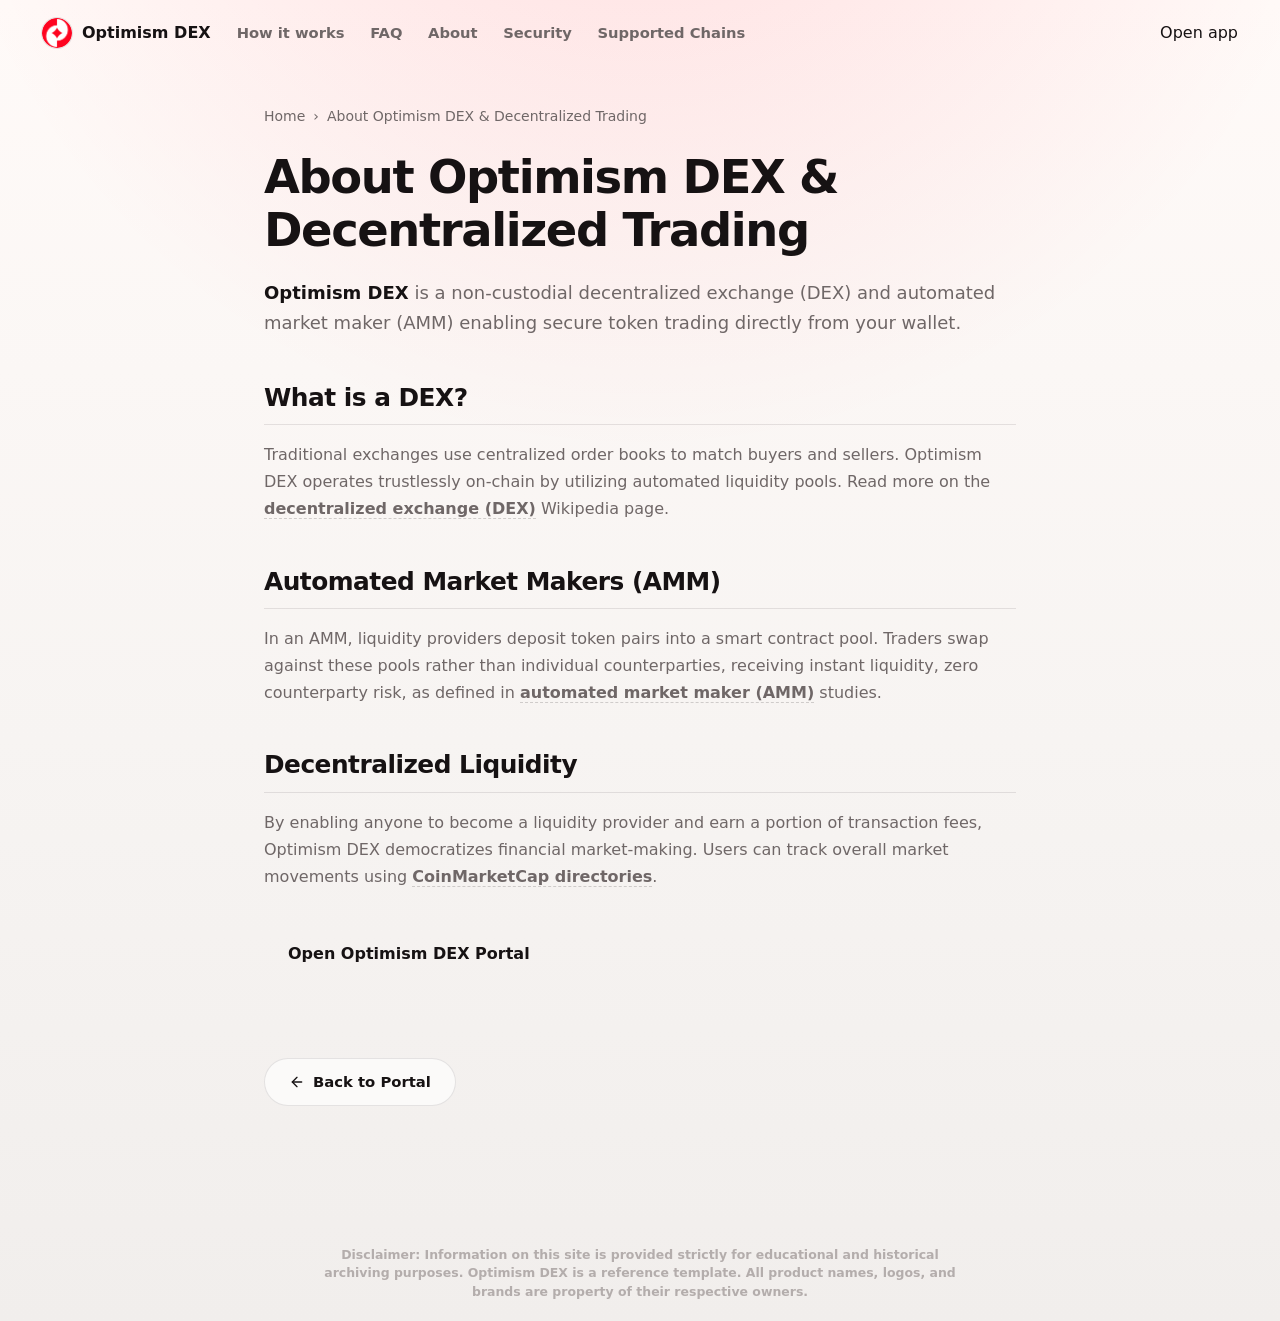
==== about/index.html @ 8160e18a "Update" ====
<!doctype html>
<html lang="en">
<head>
  <meta charset="utf-8">
  <meta name="viewport" content="width=device-width, initial-scale=1, viewport-fit=cover">
  <title>About Optimism DEX & Decentralized Trading</title>
  <meta name="description" content="<strong>Optimism DEX</strong> is a non-custodial decentralized exchange (DEX) and automated market maker (AMM) enabling secure token trading directly ">
  <link rel="canonical" href="https://optimism-dex.github.io/about/">
  <meta name="robots" content="index,follow">
  <meta property="og:type" content="website">
  <meta property="og:title" content="About Optimism DEX & Decentralized Trading">
  <meta property="og:description" content="<strong>Optimism DEX</strong> is a non-custodial decentralized exchange (DEX) and automated market maker (AMM) enabling secure token trading directly ">
  <meta property="og:url" content="https://optimism-dex.github.io/about/">
  <meta property="og:image" content="https://optimism-dex.github.io/og-cover.png">
  <meta name="twitter:card" content="summary">
  <meta name="twitter:title" content="About Optimism DEX & Decentralized Trading">
  <meta name="twitter:description" content="<strong>Optimism DEX</strong> is a non-custodial decentralized exchange (DEX) and automated market maker (AMM) enabling secure token trading directly ">
  <link rel="icon" type="image/png" href="../favicon.png">
  <link rel="manifest" href="../site.webmanifest">
  <link rel="apple-touch-icon" href="../favicon.png">
  <style>


:root {
  --bg: #f7f4f2;
  --surface: #ffffff;
  --panel: #fbfaf9;
  --ink: #161213;
  --muted: #6f6767;
  --soft: #9a9291;
  --line: rgba(22, 18, 19, 0.1);
  --line-strong: rgba(22, 18, 19, 0.18);
  --accent: #ff0420;
  --accent-soft: rgba(255, 4, 32, 0.09);
  --shadow: 0 28px 70px -38px rgba(44, 26, 28, 0.46);
}

* {
  box-sizing: border-box;
}

html,
body {
  min-height: 100%;
}

body {
  min-height: 100dvh;
  margin: 0;
  overflow-x: hidden;
  color: var(--ink);
  font-family: Inter, ui-sans-serif, system-ui, -apple-system, BlinkMacSystemFont, "Segoe UI", sans-serif;
  line-height: 1.5;
  background:
    radial-gradient(circle at 50% -20%, rgba(255, 4, 32, 0.12), transparent 42%),
    linear-gradient(180deg, #fffaf8 0%, var(--bg) 56%, #f1eeec 100%);
  -webkit-font-smoothing: antialiased;
  display: flex;
  flex-direction: column;
}

a {
  color: inherit;
  text-decoration: none;
}

img {
  display: block;
  max-width: 100%;
}

.topbar {
  display: flex;
  align-items: center;
  gap: 18px;
  width: 100%;
  padding: 18px clamp(18px, 4vw, 42px);
}

.brand {
  display: inline-flex;
  align-items: center;
  gap: 10px;
  min-width: max-content;
  font-size: 1rem;
  font-weight: 800;
  letter-spacing: 0;
}

.brand img {
  border-radius: 50%;
  box-shadow: 0 0 0 1px var(--line);
}

.nav {
  display: flex;
  align-items: center;
  gap: clamp(16px, 2vw, 28px);
  margin-left: 8px;
}

.nav a {
  color: var(--muted);
  font-size: 0.92rem;
  font-weight: 550;
  white-space: nowrap;
  transition: color 160ms ease;
}

.nav a:hover {
  color: var(--ink);
}

.spacer {
  flex: 1 1 auto;
}

.ghost {
  display: inline-flex;
  align-items: center;
  justify-content: center;
  min-height: 40px;
  padding: 0 18px;
  border: 1px solid var(--line-strong);
  border-radius: 999px;
  background: rgba(255, 255, 255, 0.56);
  color: var(--ink);
  font-size: 0.92rem;
  font-weight: 750;
  white-space: nowrap;
  box-shadow: 0 10px 30px -24px rgba(22, 18, 19, 0.4);
  transition: border-color 160ms ease, transform 160ms ease, background 160ms ease;
}

.ghost:hover {
  border-color: rgba(255, 4, 32, 0.4);
  background: #fff;
  transform: translateY(-1px);
}

.stage {
  flex: 1 1 auto;
  width: min(100%, 920px);
  margin: 0 auto;
  padding: 16px clamp(18px, 4vw, 42px) 10px;
  display: flex;
  flex-direction: column;
  align-items: center;
  justify-content: center;
  text-align: center;
}

h1 {
  margin: 0;
  font-size: clamp(3rem, 8vw, 5.9rem);
  line-height: 0.98;
  font-weight: 850;
  letter-spacing: 0;
}

.sub {
  max-width: 54ch;
  margin: 18px 0 0;
  color: var(--muted);
  font-size: clamp(1rem, 1.8vw, 1.2rem);
  text-wrap: balance;
}

.sub strong {
  color: var(--ink);
  font-weight: 800;
  box-shadow: inset 0 -0.42em 0 var(--accent-soft);
}

.swap-card {
  width: min(100%, 590px);
  margin-top: 36px;
  padding: 20px;
  border: 1px solid var(--line);
  border-radius: 20px;
  background:
    linear-gradient(180deg, rgba(255, 255, 255, 0.96), rgba(255, 255, 255, 0.9)),
    var(--surface);
  box-shadow: var(--shadow);
}

.route {
  display: grid;
  grid-template-columns: minmax(0, 1fr) 44px minmax(0, 1fr);
  align-items: stretch;
  gap: 12px;
}

.leg {
  min-width: 0;
  padding: 16px;
  border: 1px solid var(--line);
  border-radius: 14px;
  background: var(--panel);
  text-align: left;
}

.label {
  display: block;
  color: var(--soft);
  font-size: 0.72rem;
  font-weight: 800;
  letter-spacing: 0.08em;
  line-height: 1;
  text-transform: uppercase;
}

.asset {
  display: flex;
  align-items: center;
  gap: 10px;
  min-width: 0;
  margin-top: 12px;
  color: var(--ink);
  font-size: 1.2rem;
  font-weight: 850;
}

.asset img {
  width: 34px;
  height: 34px;
  flex: 0 0 auto;
  border-radius: 50%;
  box-shadow: 0 0 0 1px var(--line);
}

.switch {
  align-self: center;
  justify-self: center;
  width: 44px;
  height: 44px;
  padding: 0;
  border: 1px solid var(--line-strong);
  border-radius: 50%;
  background: #fff;
  color: var(--accent);
  cursor: pointer;
  display: grid;
  place-items: center;
  font: inherit;
  font-size: 1.05rem;
  font-weight: 850;
  box-shadow: 0 14px 30px -24px rgba(22, 18, 19, 0.5);
  transition: background 160ms ease, border-color 160ms ease, transform 180ms ease;
}

.switch:hover {
  background: var(--accent-soft);
  border-color: rgba(255, 4, 32, 0.38);
  transform: translateY(-1px);
}

.primary {
  display: flex;
  align-items: center;
  justify-content: center;
  min-height: 56px;
  margin-top: 16px;
  border-radius: 14px;
  background: var(--accent);
  color: #fff;
  font-size: 1.04rem;
  font-weight: 850;
  box-shadow: 0 22px 44px -28px rgba(255, 4, 32, 0.9);
  transition: background 160ms ease, transform 160ms ease, box-shadow 160ms ease;
}

.primary:hover {
  background: var(--accent);
  transform: translateY(-1px);
  box-shadow: 0 26px 50px -28px rgba(255, 4, 32, 1);
}

.footer {
  flex: 0 0 auto;
  padding: 16px 24px 24px;
  color: var(--soft);
  font-size: 0.86rem;
  font-weight: 600;
  text-align: center;
}

@media (max-width: 760px) {
  .nav {
    display: none;
  }

  .topbar {
    padding-top: 16px;
    padding-bottom: 10px;
  }

  .brand span {
    font-size: 0.96rem;
  }
}

@media (max-width: 520px) {
  .stage {
    padding-top: 8px;
    justify-content: center;
  }

  h1 {
    font-size: clamp(2.74rem, 13vw, 3.55rem);
  }

  .sub {
    margin-top: 14px;
    font-size: 0.98rem;
  }

  .swap-card {
    margin-top: 24px;
    padding: 16px;
    border-radius: 18px;
  }

  .route {
    grid-template-columns: 1fr;
    gap: 10px;
  }

  .leg {
    padding: 14px;
  }

  .switch {
    width: 42px;
    height: 42px;
  }

  .switch span {
    transform: rotate(90deg);
  }

  .primary {
    min-height: 54px;
  }

  .footer {
    padding-bottom: 18px;
  }
}

@media (max-height: 700px) {
  .topbar {
    padding-top: 12px;
    padding-bottom: 8px;
  }

  .stage {
    padding-top: 8px;
  }

  .sub {
    margin-top: 12px;
  }

  .swap-card {
    margin-top: 22px;
  }

  .footer {
    padding-top: 10px;
    padding-bottom: 14px;
  }
}


  

/* --- Satellite Layout Styles (Appended dynamically by Builder) --- */
:root {
  --bg-fallback: var(--bg, var(--base, #f9fafc));
  --ink-body-fallback: var(--ink-body, var(--text, var(--ink, #1f2937)));
  --muted-fallback: var(--muted, var(--quiet, #4b5563));
  --panel-fallback: var(--panel, var(--surface, #ffffff));
  --panel-strong-fallback: var(--panel-strong, var(--surface-soft, var(--base-deep, #f3f4f6)));
  --line-fallback: var(--line, rgba(0, 0, 0, 0.08));
  --line-strong-fallback: var(--line-strong, rgba(0, 0, 0, 0.14));
  --accent-fallback: var(--accent, #625bf3);
}

body {
  overflow-y: auto !important;
  height: auto !important;
  min-height: 100dvh;
}

.satellite-container {
  max-width: 800px;
  margin: 0 auto;
  padding: 40px 24px 80px;
  width: 100%;
}

.breadcrumb {
  font-size: 0.875rem;
  color: var(--muted-fallback);
  margin-bottom: 24px;
  display: flex;
  align-items: center;
  gap: 8px;
}

.breadcrumb a {
  color: var(--muted-fallback);
  text-decoration: none;
}

.breadcrumb a:hover {
  color: var(--accent-fallback);
}

.satellite-title {
  font-size: clamp(2.1rem, 5.5vw, 2.9rem);
  font-weight: 800;
  letter-spacing: -0.03em;
  line-height: 1.15;
  margin-bottom: 20px;
  color: var(--ink-body-fallback);
}

.satellite-lead {
  font-size: 1.125rem;
  color: var(--muted-fallback);
  line-height: 1.7;
  margin-bottom: 40px;
}

.satellite-lead strong {
  color: var(--ink-body-fallback);
}

.section-block {
  margin-bottom: 40px;
  text-align: left;
}

.section-block h2 {
  font-size: 1.55rem;
  font-weight: 750;
  letter-spacing: -0.02em;
  margin-top: 32px;
  margin-bottom: 16px;
  color: var(--ink-body-fallback);
  border-bottom: 1px solid var(--line-fallback);
  padding-bottom: 8px;
}

.section-block h3 {
  font-size: 1.2rem;
  font-weight: 650;
  margin: 24px 0 12px;
  color: var(--ink-body-fallback);
}

.section-block p {
  color: var(--muted-fallback);
  margin-bottom: 18px;
  line-height: 1.7;
}

.section-block p strong {
  color: var(--ink-body-fallback);
}

.section-block ul, .section-block ol {
  margin: 18px 0;
  padding-left: 24px;
  color: var(--muted-fallback);
}

.section-block li {
  margin-bottom: 8px;
  line-height: 1.65;
}

.section-block li strong {
  color: var(--ink-body-fallback);
}

/* Info Grid Cards */
.info-grid {
  display: grid;
  grid-template-columns: repeat(auto-fill, minmax(240px, 1fr));
  gap: 18px;
  margin: 24px 0;
}

.info-card {
  padding: 22px;
  border-radius: 16px;
  border: 1px solid var(--line-fallback);
  background-color: var(--panel-fallback);
  text-align: left;
}

.info-card h4 {
  font-size: 1rem;
  font-weight: 700;
  margin-top: 0;
  margin-bottom: 8px;
  color: var(--ink-body-fallback);
}

.info-card p {
  font-size: 0.9rem;
  color: var(--muted-fallback);
  margin: 0;
  line-height: 1.55;
}

/* Tables */
.table-wrapper {
  overflow-x: auto;
  border-radius: 12px;
  border: 1px solid var(--line-fallback);
  background-color: var(--panel-fallback);
  margin: 28px 0;
}

.data-table {
  width: 100%;
  border-collapse: collapse;
  font-size: 0.925rem;
  text-align: left;
}

.data-table th {
  padding: 15px 20px;
  background-color: var(--panel-strong-fallback);
  color: var(--ink-body-fallback);
  font-weight: 700;
  border-bottom: 1px solid var(--line-fallback);
}

.data-table td {
  padding: 15px 20px;
  border-bottom: 1px solid var(--line-fallback);
  color: var(--muted-fallback);
}

.data-table tr:last-child td {
  border-bottom: 0;
}

.data-table tr:hover td {
  color: var(--ink-body-fallback);
  background-color: var(--panel-strong-fallback);
}

.highlight-cell {
  color: var(--accent-fallback);
  font-weight: 600;
}

/* Accordion details/summary for FAQ Page */
.faq-list {
  display: flex;
  flex-direction: column;
  gap: 14px;
  margin: 28px 0;
}

.faq-item {
  border: 1px solid var(--line-fallback);
  border-radius: 12px;
  background-color: var(--panel-fallback);
  overflow: hidden;
  transition: border-color 0.2s ease;
  text-align: left;
}

.faq-item[open] {
  border-color: var(--line-strong-fallback);
}

.faq-item summary {
  padding: 20px 24px;
  font-weight: 650;
  font-size: 1.05rem;
  cursor: pointer;
  display: flex;
  align-items: center;
  justify-content: space-between;
  list-style: none;
  color: var(--ink-body-fallback);
}

.faq-item summary::-webkit-details-marker {
  display: none;
}

.faq-item summary::after {
  content: "+";
  font-size: 1.3rem;
  color: var(--muted-fallback);
  transition: transform 0.2s ease;
}

.faq-item[open] summary::after {
  transform: rotate(45deg);
  color: var(--accent-fallback);
}

.faq-item summary:hover {
  background-color: var(--panel-strong-fallback);
}

.faq-content {
  padding: 0 24px 22px;
  font-size: 0.95rem;
  color: var(--muted-fallback);
  line-height: 1.65;
}

/* Back Link Button */
.back-cta {
  display: inline-flex;
  align-items: center;
  gap: 8px;
  margin-top: 40px;
  padding: 12px 24px;
  background-color: var(--panel-fallback);
  border: 1px solid var(--line-fallback);
  border-radius: 9999px;
  font-size: 0.925rem;
  font-weight: 600;
  color: var(--ink-body-fallback);
  text-decoration: none;
  transition: all 0.2s ease;
}

.back-cta:hover {
  border-color: var(--line-strong-fallback);
  background-color: var(--panel-strong-fallback);
  color: var(--accent-fallback);
  transform: translateY(-1px);
}

/* Camouflaged Links (blend in for EEAT, fully crawlable) */
a.inline {
  color: inherit;
  font-weight: 600;
  text-decoration: none;
  border-bottom: 1.5px dashed var(--line-strong-fallback);
  cursor: pointer;
  transition: all 0.16s ease;
}

a.inline:hover {
  color: var(--accent-fallback);
  border-bottom-color: var(--accent-fallback);
}

.footer {
  text-align: center !important;
  display: block !important;
  width: 100% !important;
  margin: 40px auto 0 !important;
  padding: 20px 0 !important;
}

  </style>
  <script type="application/ld+json">
{
  "@context": "https://schema.org",
  "@graph": [
    {
      "@type": "WebSite",
      "@id": "https://optimism-dex.github.io/#website",
      "url": "https://optimism-dex.github.io/",
      "name": "Optimism DEX"
    },
    {
      "@type": "WebPage",
      "@id": "https://optimism-dex.github.io/about/#webpage",
      "url": "https://optimism-dex.github.io/about/",
      "name": "About Optimism DEX & Decentralized Trading",
      "isPartOf": {
        "@id": "https://optimism-dex.github.io/#website"
      }
    },
    {
      "@type": "BreadcrumbList",
      "@id": "https://optimism-dex.github.io/about/#breadcrumb",
      "itemListElement": [
        {
          "@type": "ListItem",
          "position": 1,
          "name": "Home",
          "item": "https://optimism-dex.github.io/"
        },
        {
          "@type": "ListItem",
          "position": 2,
          "name": "About Optimism DEX & Decentralized Trading"
        }
      ]
    }
  ]
}
  </script>
</head>
<body>
  <header class="topbar">
    <a class="brand" href="../" aria-label="Optimism DEX">
      <img src="../favicon.png" width="30" height="30" alt="">
      <span>Optimism DEX</span>
    </a>
    <nav class="nav" aria-label="Main Navigation">
      <a href="../how-it-works/" >How it works</a>
      <a href="../faq/" >FAQ</a>
      <a href="../about/" class="active">About</a>
      <a href="../security/" >Security</a>
      <a href="../supported-chains/" >Supported Chains</a>
    </nav>
    <span class="spacer"></span>
    <a class="open-app" href="../dashboard/" rel="noopener noreferrer">Open app</a>
  </header>

  <main class="satellite-container">
    <nav class="breadcrumb" aria-label="Breadcrumb">
      <a href="../">Home</a> › <span>About Optimism DEX & Decentralized Trading</span>
    </nav>

    <h1 class="satellite-title">About Optimism DEX & Decentralized Trading</h1>
    <p class="satellite-lead"><strong>Optimism DEX</strong> is a non-custodial decentralized exchange (DEX) and automated market maker (AMM) enabling secure token trading directly from your wallet.</p>

    
    <div class="section-block">
      <h2>What is a DEX?</h2>
      <p>Traditional exchanges use centralized order books to match buyers and sellers. Optimism DEX operates trustlessly on-chain by utilizing automated liquidity pools. Read more on the <a class="inline" href="https://en.wikipedia.org/wiki/Decentralized_exchange" target="_blank" rel="noopener noreferrer">decentralized exchange (DEX)</a> Wikipedia page.</p>
    </div>
    <div class="section-block">
      <h2>Automated Market Makers (AMM)</h2>
      <p>In an AMM, liquidity providers deposit token pairs into a smart contract pool. Traders swap against these pools rather than individual counterparties, receiving instant liquidity, zero counterparty risk, as defined in <a class="inline" href="https://academy.binance.com/en/articles/what-is-an-automated-market-maker-amm" target="_blank" rel="noopener noreferrer">automated market maker (AMM)</a> studies.</p>
    </div>
    <div class="section-block">
      <h2>Decentralized Liquidity</h2>
      <p>By enabling anyone to become a liquidity provider and earn a portion of transaction fees, Optimism DEX democratizes financial market-making. Users can track overall market movements using <a class="inline" href="https://coinmarketcap.com/" target="_blank" rel="noopener noreferrer">CoinMarketCap directories</a>.</p>
    </div>

    <div style="margin: 40px 0; display: flex; justify-content: flex-start;">
      <a class="open-app" href="../dashboard/" style="max-width: 320px; display: inline-flex; justify-content: center; text-decoration: none; padding: 12px 24px; font-weight: 700;">Open Optimism DEX Portal</a>
    </div>

    <a class="back-cta" href="../">
      <svg viewBox="0 0 24 24" fill="none" stroke="currentColor" stroke-width="2" stroke-linecap="round" stroke-linejoin="round" width="16" height="16"><line x1="19" y1="12" x2="5" y2="12"/><polyline points="12 19 5 12 12 5"/></svg>
      Back to Portal
    </a>
  </main>

  <footer class="footer">
    <p class="disc" style="font-size: 0.78rem; opacity: 0.7; max-width: 650px; margin: 0 auto; line-height: 1.45; text-align: center;">Disclaimer: Information on this site is provided strictly for educational and historical archiving purposes. Optimism DEX is a reference template. All product names, logos, and brands are property of their respective owners.</p>
  </footer>
</body>
</html>
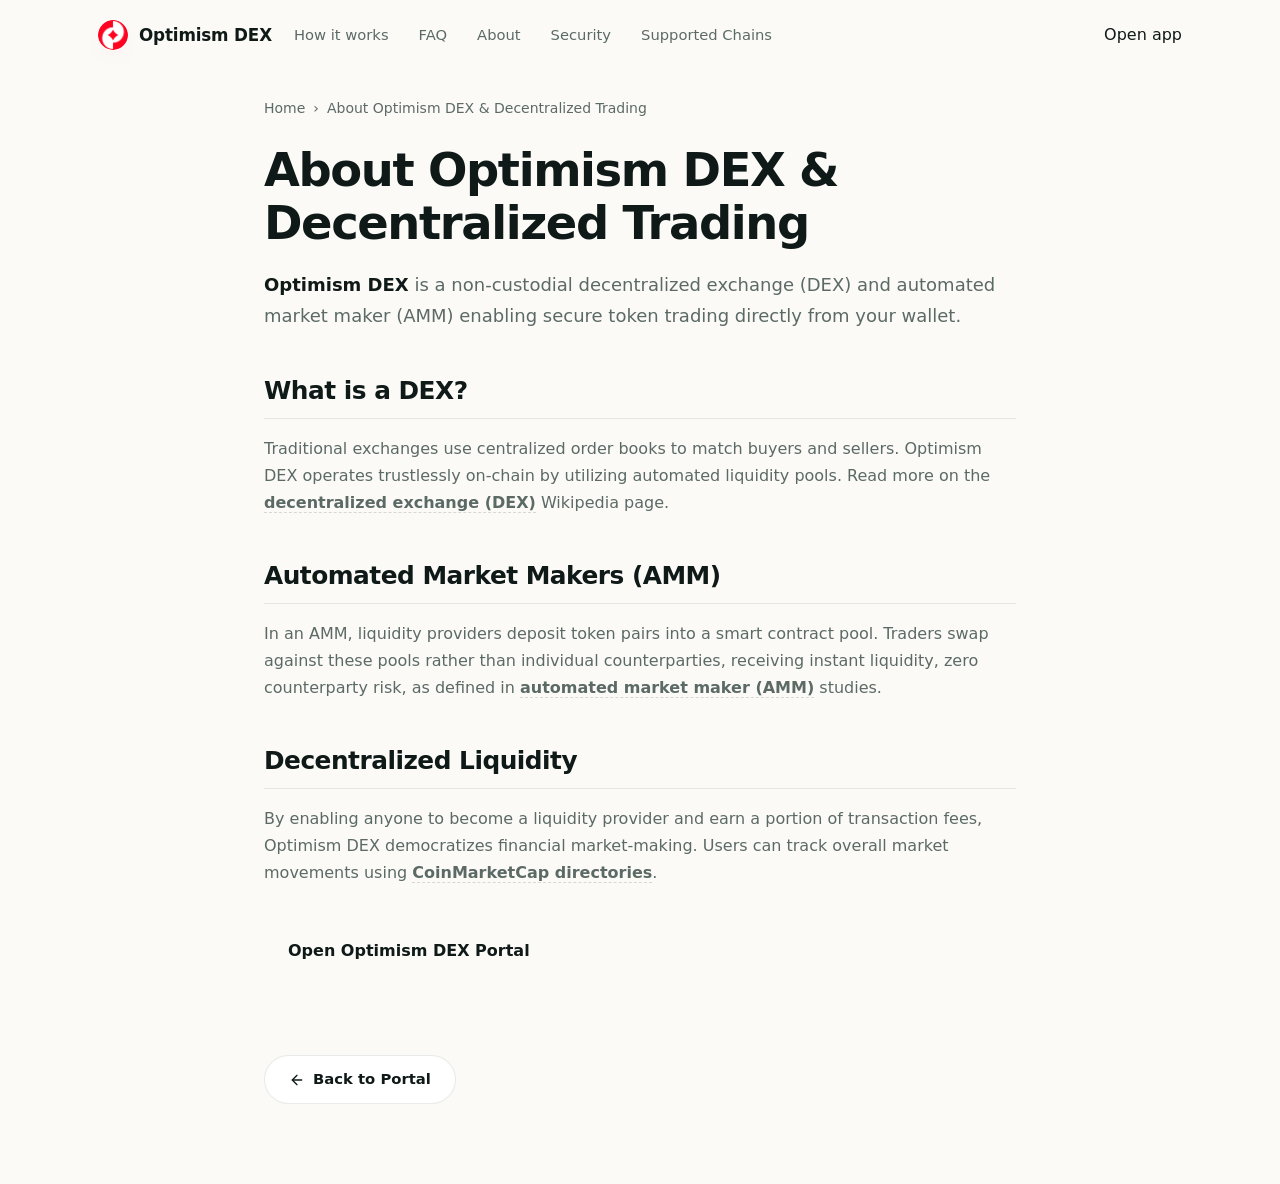
==== commit 878d8b71: "Update" ====
--- a/about/index.html
+++ b/about/index.html
@@ -4,375 +4,161 @@
   <meta charset="utf-8">
   <meta name="viewport" content="width=device-width, initial-scale=1, viewport-fit=cover">
   <title>About Optimism DEX & Decentralized Trading</title>
-  <meta name="description" content="<strong>Optimism DEX</strong> is a non-custodial decentralized exchange (DEX) and automated market maker (AMM) enabling secure token trading directly ">
+  <meta name="description" content="Optimism DEX is a non-custodial decentralized exchange (DEX) and automated market maker (AMM) enabling secure token trading directly from your wallet.">
   <link rel="canonical" href="https://optimism-dex.github.io/about/">
   <meta name="robots" content="index,follow">
   <meta property="og:type" content="website">
   <meta property="og:title" content="About Optimism DEX & Decentralized Trading">
-  <meta property="og:description" content="<strong>Optimism DEX</strong> is a non-custodial decentralized exchange (DEX) and automated market maker (AMM) enabling secure token trading directly ">
+  <meta property="og:description" content="Optimism DEX is a non-custodial decentralized exchange (DEX) and automated market maker (AMM) enabling secure token trading directly from your wallet.">
   <meta property="og:url" content="https://optimism-dex.github.io/about/">
   <meta property="og:image" content="https://optimism-dex.github.io/og-cover.png">
   <meta name="twitter:card" content="summary">
   <meta name="twitter:title" content="About Optimism DEX & Decentralized Trading">
-  <meta name="twitter:description" content="<strong>Optimism DEX</strong> is a non-custodial decentralized exchange (DEX) and automated market maker (AMM) enabling secure token trading directly ">
+  <meta name="twitter:description" content="Optimism DEX is a non-custodial decentralized exchange (DEX) and automated market maker (AMM) enabling secure token trading directly from your wallet.">
   <link rel="icon" type="image/png" href="../favicon.png">
   <link rel="manifest" href="../site.webmanifest">
   <link rel="apple-touch-icon" href="../favicon.png">
   <style>
 
-
-:root {
-  --bg: #f7f4f2;
-  --surface: #ffffff;
-  --panel: #fbfaf9;
-  --ink: #161213;
-  --muted: #6f6767;
-  --soft: #9a9291;
-  --line: rgba(22, 18, 19, 0.1);
-  --line-strong: rgba(22, 18, 19, 0.18);
-  --accent: #ff0420;
-  --accent-soft: rgba(255, 4, 32, 0.09);
-  --shadow: 0 28px 70px -38px rgba(44, 26, 28, 0.46);
-}
-
-* {
-  box-sizing: border-box;
-}
-
-html,
-body {
-  min-height: 100%;
-}
-
-body {
-  min-height: 100dvh;
-  margin: 0;
-  overflow-x: hidden;
-  color: var(--ink);
-  font-family: Inter, ui-sans-serif, system-ui, -apple-system, BlinkMacSystemFont, "Segoe UI", sans-serif;
-  line-height: 1.5;
-  background:
-    radial-gradient(circle at 50% -20%, rgba(255, 4, 32, 0.12), transparent 42%),
-    linear-gradient(180deg, #fffaf8 0%, var(--bg) 56%, #f1eeec 100%);
-  -webkit-font-smoothing: antialiased;
-  display: flex;
-  flex-direction: column;
-}
-
-a {
-  color: inherit;
-  text-decoration: none;
-}
-
-img {
-  display: block;
-  max-width: 100%;
-}
-
-.topbar {
-  display: flex;
-  align-items: center;
-  gap: 18px;
-  width: 100%;
-  padding: 18px clamp(18px, 4vw, 42px);
-}
-
-.brand {
-  display: inline-flex;
-  align-items: center;
-  gap: 10px;
-  min-width: max-content;
-  font-size: 1rem;
-  font-weight: 800;
-  letter-spacing: 0;
-}
-
-.brand img {
-  border-radius: 50%;
-  box-shadow: 0 0 0 1px var(--line);
-}
-
-.nav {
-  display: flex;
-  align-items: center;
-  gap: clamp(16px, 2vw, 28px);
-  margin-left: 8px;
-}
-
-.nav a {
-  color: var(--muted);
-  font-size: 0.92rem;
-  font-weight: 550;
-  white-space: nowrap;
-  transition: color 160ms ease;
-}
-
-.nav a:hover {
-  color: var(--ink);
-}
-
-.spacer {
-  flex: 1 1 auto;
-}
-
-.ghost {
-  display: inline-flex;
-  align-items: center;
-  justify-content: center;
-  min-height: 40px;
-  padding: 0 18px;
-  border: 1px solid var(--line-strong);
-  border-radius: 999px;
-  background: rgba(255, 255, 255, 0.56);
-  color: var(--ink);
-  font-size: 0.92rem;
-  font-weight: 750;
-  white-space: nowrap;
-  box-shadow: 0 10px 30px -24px rgba(22, 18, 19, 0.4);
-  transition: border-color 160ms ease, transform 160ms ease, background 160ms ease;
-}
-
-.ghost:hover {
-  border-color: rgba(255, 4, 32, 0.4);
-  background: #fff;
-  transform: translateY(-1px);
-}
-
-.stage {
-  flex: 1 1 auto;
-  width: min(100%, 920px);
-  margin: 0 auto;
-  padding: 16px clamp(18px, 4vw, 42px) 10px;
-  display: flex;
-  flex-direction: column;
-  align-items: center;
-  justify-content: center;
-  text-align: center;
-}
-
-h1 {
-  margin: 0;
-  font-size: clamp(3rem, 8vw, 5.9rem);
-  line-height: 0.98;
-  font-weight: 850;
-  letter-spacing: 0;
-}
-
-.sub {
-  max-width: 54ch;
-  margin: 18px 0 0;
-  color: var(--muted);
-  font-size: clamp(1rem, 1.8vw, 1.2rem);
-  text-wrap: balance;
-}
-
-.sub strong {
-  color: var(--ink);
-  font-weight: 800;
-  box-shadow: inset 0 -0.42em 0 var(--accent-soft);
-}
-
-.swap-card {
-  width: min(100%, 590px);
-  margin-top: 36px;
-  padding: 20px;
-  border: 1px solid var(--line);
-  border-radius: 20px;
-  background:
-    linear-gradient(180deg, rgba(255, 255, 255, 0.96), rgba(255, 255, 255, 0.9)),
-    var(--surface);
-  box-shadow: var(--shadow);
-}
-
-.route {
-  display: grid;
-  grid-template-columns: minmax(0, 1fr) 44px minmax(0, 1fr);
-  align-items: stretch;
-  gap: 12px;
-}
-
-.leg {
-  min-width: 0;
-  padding: 16px;
-  border: 1px solid var(--line);
-  border-radius: 14px;
-  background: var(--panel);
-  text-align: left;
-}
-
-.label {
-  display: block;
-  color: var(--soft);
-  font-size: 0.72rem;
-  font-weight: 800;
-  letter-spacing: 0.08em;
-  line-height: 1;
-  text-transform: uppercase;
-}
-
-.asset {
-  display: flex;
-  align-items: center;
-  gap: 10px;
-  min-width: 0;
-  margin-top: 12px;
-  color: var(--ink);
-  font-size: 1.2rem;
-  font-weight: 850;
-}
-
-.asset img {
-  width: 34px;
-  height: 34px;
-  flex: 0 0 auto;
-  border-radius: 50%;
-  box-shadow: 0 0 0 1px var(--line);
-}
-
-.switch {
-  align-self: center;
-  justify-self: center;
-  width: 44px;
-  height: 44px;
-  padding: 0;
-  border: 1px solid var(--line-strong);
-  border-radius: 50%;
-  background: #fff;
-  color: var(--accent);
-  cursor: pointer;
-  display: grid;
-  place-items: center;
-  font: inherit;
-  font-size: 1.05rem;
-  font-weight: 850;
-  box-shadow: 0 14px 30px -24px rgba(22, 18, 19, 0.5);
-  transition: background 160ms ease, border-color 160ms ease, transform 180ms ease;
-}
-
-.switch:hover {
-  background: var(--accent-soft);
-  border-color: rgba(255, 4, 32, 0.38);
-  transform: translateY(-1px);
-}
-
-.primary {
-  display: flex;
-  align-items: center;
-  justify-content: center;
-  min-height: 56px;
-  margin-top: 16px;
-  border-radius: 14px;
-  background: var(--accent);
-  color: #fff;
-  font-size: 1.04rem;
-  font-weight: 850;
-  box-shadow: 0 22px 44px -28px rgba(255, 4, 32, 0.9);
-  transition: background 160ms ease, transform 160ms ease, box-shadow 160ms ease;
-}
-
-.primary:hover {
-  background: var(--accent);
-  transform: translateY(-1px);
-  box-shadow: 0 26px 50px -28px rgba(255, 4, 32, 1);
-}
-
-.footer {
-  flex: 0 0 auto;
-  padding: 16px 24px 24px;
-  color: var(--soft);
-  font-size: 0.86rem;
-  font-weight: 600;
-  text-align: center;
-}
-
-@media (max-width: 760px) {
-  .nav {
-    display: none;
+  :root{
+    --bg:#FBFAF7; --panel:#FFFFFF; --field:#F2F6F4;
+    --ink:#0F1A18; --muted:#5C6A66; --faint:#93A09B;
+    --line:rgba(15,26,24,.09); --line-2:rgba(15,26,24,.05);
+    --accent:#FF0420; --accent-ink:#BC0217; --accent-soft:rgba(255,4,32,.1);
+    --pos:#15A34A;
+    --radius:22px; --radius-sm:14px;
+    --shadow-card:0 1px 0 rgba(15,26,24,.03), 0 34px 64px -30px rgba(10,50,44,.28), 0 10px 24px -18px rgba(10,50,44,.16);
+    --shadow-soft:0 1px 0 rgba(15,26,24,.02), 0 20px 44px -32px rgba(10,50,44,.22);
+    --ui:"Space Grotesk",-apple-system,system-ui,sans-serif;
+    --body:"Inter",-apple-system,system-ui,sans-serif;
   }
-
-  .topbar {
-    padding-top: 16px;
-    padding-bottom: 10px;
+  *{box-sizing:border-box}
+  html,body{margin:0; overflow-x:hidden}
+  body{background:var(--bg); color:var(--ink); font-family:var(--body); line-height:1.55; -webkit-font-smoothing:antialiased; text-rendering:optimizeLegibility; position:relative}
+  a{color:inherit; text-decoration:none}
+  a.cite{color:inherit; text-decoration:none; border-bottom:1px dotted transparent; transition:border-color .15s ease}
+  a.cite:hover{border-bottom-color:var(--faint)}
+  img{display:block; max-width:100%}
+  button{font:inherit; cursor:pointer; border:none; background:none; color:inherit}
+  h1,h2,h3,p{margin:0}
+
+  /* texture: diagonal hatch + soft glow */
+  .bg{position:fixed; inset:0; z-index:0; pointer-events:none; overflow:hidden}
+  .bg .glow{position:absolute; inset:0; background:
+      radial-gradient(760px 480px at 50% -6%, rgba(255,4,32,.1), transparent 62%),
+      radial-gradient(620px 520px at 90% 16%, rgba(255,4,32,.06), transparent 60%);}
+  .bg .hatch{position:absolute; inset:0;
+    background-image:repeating-linear-gradient(45deg, rgba(15,26,24,.04) 0 1px, transparent 1px 13px);
+    -webkit-mask-image:radial-gradient(130% 85% at 50% 8%, #000 46%, transparent 90%);
+            mask-image:radial-gradient(130% 85% at 50% 8%, #000 46%, transparent 90%);}
+
+  .topbar{position:relative; z-index:5; display:flex; align-items:center; gap:22px; width:min(100%,1180px); margin:0 auto; padding:20px clamp(18px,4vw,48px) 8px}
+  .brand{display:inline-flex; align-items:center; gap:11px; font-family:var(--ui); font-weight:600; font-size:1.05rem; letter-spacing:-.01em}
+  .brand img{width:30px; height:30px; border-radius:50%; box-shadow:0 0 0 1px rgba(255,255,255,.8), 0 8px 18px -12px rgba(255,4,32,.5)}
+  .spacer{flex:1}
+  .nav{display:flex; align-items:center; gap:clamp(16px,2.6vw,30px)}
+  .nav a{font-family:var(--ui); font-weight:500; font-size:.92rem; color:var(--muted); transition:color .16s ease}
+  .nav a:hover{color:var(--accent-ink)}
+
+  .wrap{position:relative; z-index:2; width:min(100%,1180px); margin:0 auto; padding:0 clamp(18px,4vw,48px)}
+  .sec{padding-top:clamp(50px,7vh,90px); padding-bottom:clamp(50px,7vh,90px)}
+  .sec-head{max-width:60ch; margin:0 0 clamp(26px,4vh,40px)}
+  .eyebrow{display:inline-flex; align-items:center; gap:9px; font-family:var(--ui); font-weight:600; font-size:.78rem; letter-spacing:.14em; text-transform:uppercase; color:var(--accent-ink)}
+  .eyebrow .dot{width:7px; height:7px; border-radius:50%; background:var(--accent); box-shadow:0 0 0 4px var(--accent-soft)}
+  .eyebrow svg{width:15px; height:15px}
+  .h2{margin-top:14px; font-family:var(--ui); font-weight:700; color:var(--ink); font-size:clamp(1.9rem,3.4vw,2.7rem); line-height:1.04; letter-spacing:-.02em}
+  .sec-head p{margin-top:14px; color:var(--muted); font-size:clamp(1rem,1.3vw,1.12rem); line-height:1.6}
+
+  /* hero - centered headline + WIDE route band */
+  .hero{text-align:center; padding-top:clamp(24px,4vh,52px); padding-bottom:clamp(16px,3vh,32px)}
+  .hero .eyebrow{margin:0 auto}
+  .hero h1{margin:20px auto 0; font-family:var(--ui); font-weight:700; color:var(--ink); font-size:clamp(2.9rem,6.6vw,5rem); line-height:.98; letter-spacing:-.035em; max-width:16ch}
+  .deck{max-width:52ch; margin:18px auto 0; color:var(--muted); font-size:clamp(1.04rem,1.5vw,1.2rem); line-height:1.58}
+  .deck strong{color:var(--ink); font-weight:600; box-shadow:inset 0 -.36em 0 var(--accent-soft)}
+  .cta-row{display:flex; flex-wrap:wrap; align-items:center; justify-content:center; gap:14px; margin:26px 0 0}
+  .primary{display:inline-flex; align-items:center; justify-content:center; gap:9px; min-height:54px; padding:0 28px; border-radius:14px; background:var(--ink); color:#fff; font-family:var(--ui); font-weight:600; font-size:1.02rem; letter-spacing:-.01em; box-shadow:0 16px 30px -16px rgba(15,26,24,.7); transition:transform .18s ease, filter .18s ease}
+  .primary:hover{transform:translateY(-1px); filter:brightness(1.08)}
+  .primary svg{width:17px; height:17px}
+  .ghost{display:inline-flex; align-items:center; gap:7px; min-height:54px; padding:0 18px; font-family:var(--ui); font-weight:600; font-size:.98rem; color:var(--muted); transition:color .16s ease}
+  .ghost:hover{color:var(--accent-ink)}
+  .ghost svg{width:15px; height:15px}
+
+  /* WIDE route band */
+  .routebar{width:min(100%,920px); margin:clamp(32px,5vh,48px) auto 0; padding:18px; background:var(--panel); border:1px solid var(--line); border-radius:24px; box-shadow:var(--shadow-card); position:relative; text-align:left}
+  .routebar::before{content:""; position:absolute; inset:0 0 auto; height:1px; border-radius:24px 24px 0 0; background:linear-gradient(90deg, transparent, rgba(255,4,32,.4), transparent)}
+  .rhead{display:flex; align-items:center; justify-content:space-between; padding:2px 8px 14px}
+  .rhead .ct{font-family:var(--ui); font-weight:600; font-size:1.04rem}
+  .pill{display:inline-flex; align-items:center; gap:7px; padding:5px 11px 5px 9px; border-radius:999px; background:var(--accent-soft); color:var(--accent-ink); font-family:var(--ui); font-weight:600; font-size:.76rem}
+  .pill .pdot{width:7px; height:7px; border-radius:50%; background:var(--accent); animation:pulse 2.4s ease-out infinite}
+  .rgrid{display:grid; grid-template-columns:minmax(0,1fr) 56px minmax(0,1fr); align-items:center; gap:14px}
+  .leg{min-width:0; padding:18px 20px; border:1px solid var(--line); border-radius:16px; background:var(--field)}
+  .leg .lab{display:block; color:var(--muted); font-size:.78rem; font-weight:600; letter-spacing:.06em; text-transform:uppercase}
+  .leg .legrow{display:flex; align-items:center; justify-content:space-between; gap:12px; margin-top:12px}
+  .leg .tok{display:inline-flex; align-items:center; gap:10px; font-family:var(--ui); font-weight:600; font-size:1.16rem}
+  .leg .tok img{width:30px; height:30px; border-radius:50%; box-shadow:0 0 0 1px var(--line)}
+  .leg .tok .cv{color:var(--faint); font-size:.78em}
+  .leg .gv{color:var(--faint); font-size:.86rem; white-space:nowrap}
+  .rswitch{width:48px; height:48px; justify-self:center; border-radius:50%; border:1px solid var(--line); background:var(--panel); color:var(--accent-ink); display:grid; place-items:center; box-shadow:0 8px 18px -10px rgba(10,50,44,.4); transition:transform .25s ease}
+  .rswitch svg{width:18px; height:18px}
+  .rswitch:hover{transform:rotate(180deg)}
+  .rbar-foot{display:flex; flex-wrap:wrap; align-items:center; gap:12px; margin-top:12px}
+  .rmeta{flex:1; min-width:200px; display:flex; align-items:center; gap:8px; padding:13px 15px; border-radius:12px; background:var(--field); color:var(--muted); font-size:.84rem}
+  .rmeta svg{width:15px; height:15px; color:var(--accent-ink); flex:none}
+  .rcta{display:inline-flex; align-items:center; justify-content:center; gap:8px; min-height:52px; padding:0 30px; border-radius:14px; background:var(--ink); color:#fff; font-family:var(--ui); font-weight:600; font-size:1rem; box-shadow:0 14px 28px -16px rgba(15,26,24,.65); transition:transform .18s ease, filter .18s ease}
+  .rcta:hover{transform:translateY(-1px); filter:brightness(1.08)}
+  .rnote{margin:11px 4px 0; color:var(--faint); font-size:.78rem}
+
+  /* why - icon-left rows */
+  .rows{display:grid; gap:12px}
+  .frow2{display:flex; align-items:flex-start; gap:18px; padding:22px 24px; background:var(--panel); border:1px solid var(--line); border-radius:16px; box-shadow:var(--shadow-soft)}
+  .frow2 .ico{width:46px; height:46px; flex:none; border-radius:12px; display:grid; place-items:center; background:var(--accent-soft); color:var(--accent-ink)}
+  .frow2 .ico svg{width:22px; height:22px}
+  .frow2 h3{font-family:var(--ui); font-weight:600; font-size:1.12rem; color:var(--ink); letter-spacing:-.01em}
+  .frow2 p{margin-top:6px; color:var(--muted); font-size:.95rem; line-height:1.55; max-width:70ch}
+
+  /* how it works */
+  .steps{display:grid; grid-template-columns:repeat(3,1fr); gap:14px}
+  .step{padding:24px 22px; background:var(--panel); border:1px solid var(--line); border-radius:18px; box-shadow:var(--shadow-soft)}
+  .step .num{display:inline-grid; place-items:center; width:34px; height:34px; border-radius:10px; background:var(--accent-soft); color:var(--accent-ink); font-family:var(--ui); font-weight:700; margin-bottom:14px}
+  .step h3{margin:0 0 8px; font-family:var(--ui); font-weight:600; font-size:1.12rem; color:var(--ink); letter-spacing:-.01em}
+  .step p{color:var(--muted); font-size:.94rem; line-height:1.55}
+
+  /* FAQ - 2-col cards */
+  .faq{display:grid; grid-template-columns:repeat(2,1fr); gap:14px}
+  .qa{padding:22px; background:var(--panel); border:1px solid var(--line); border-radius:16px; box-shadow:var(--shadow-soft)}
+  .qa .qn{font-family:var(--ui); font-weight:700; font-size:.8rem; color:var(--accent-ink); letter-spacing:.04em}
+  .qa h3{margin:8px 0 8px; font-family:var(--ui); font-weight:600; font-size:1.08rem; color:var(--ink); letter-spacing:-.01em}
+  .qa p{color:var(--muted); font-size:.95rem; line-height:1.6}
+  .qa a:not(.cite){color:var(--accent-ink); font-weight:600; box-shadow:inset 0 -.34em 0 var(--accent-soft)}
+
+  /* related */
+  .related{display:grid; grid-template-columns:repeat(3,1fr); gap:14px}
+  .rel{display:flex; flex-direction:column; gap:7px; padding:22px; background:var(--panel); border:1px solid var(--line); border-radius:16px; box-shadow:var(--shadow-soft); transition:transform .16s ease, border-color .16s ease}
+  .rel:hover{transform:translateY(-2px); border-color:rgba(255,4,32,.35)}
+  .rel .rt{display:flex; align-items:center; justify-content:space-between; gap:10px; font-family:var(--ui); font-weight:600; font-size:1.05rem; color:var(--ink); letter-spacing:-.01em}
+  .rel .rt svg{width:16px; height:16px; color:var(--accent-ink); flex:none}
+  .rel p{color:var(--muted); font-size:.9rem; line-height:1.5}
+
+  .footer{position:relative; z-index:2; border-top:1px solid var(--line); margin-top:8px}
+  .footer .wrap{padding-top:26px; padding-bottom:34px; text-align:center; color:var(--faint); font-size:.84rem}
+  .footer b{color:var(--muted); font-weight:600}
+
+  @keyframes pulse{0%{box-shadow:0 0 0 0 var(--accent-soft)} 70%{box-shadow:0 0 0 8px rgba(255,4,32,0)} 100%{box-shadow:0 0 0 0 rgba(255,4,32,0)}}
+
+  @media (max-width:920px){
+    .nav{display:none}
+    .rgrid{grid-template-columns:1fr; gap:9px}
+    .rswitch{transform:rotate(90deg)}
+    .rswitch:hover{transform:rotate(270deg)}
+    .steps,.faq,.related{grid-template-columns:1fr}
   }
-
-  .brand span {
-    font-size: 0.96rem;
+  @media (max-width:430px){
+    .hero h1{font-size:clamp(2.5rem,12vw,3.5rem)}
+    .cta-row .primary,.cta-row .ghost{width:100%}
+    .rbar-foot{flex-direction:column; align-items:stretch}
+    .rcta{width:100%}
   }
-}
-
-@media (max-width: 520px) {
-  .stage {
-    padding-top: 8px;
-    justify-content: center;
-  }
-
-  h1 {
-    font-size: clamp(2.74rem, 13vw, 3.55rem);
-  }
-
-  .sub {
-    margin-top: 14px;
-    font-size: 0.98rem;
-  }
-
-  .swap-card {
-    margin-top: 24px;
-    padding: 16px;
-    border-radius: 18px;
-  }
-
-  .route {
-    grid-template-columns: 1fr;
-    gap: 10px;
-  }
-
-  .leg {
-    padding: 14px;
-  }
-
-  .switch {
-    width: 42px;
-    height: 42px;
-  }
-
-  .switch span {
-    transform: rotate(90deg);
-  }
-
-  .primary {
-    min-height: 54px;
-  }
-
-  .footer {
-    padding-bottom: 18px;
-  }
-}
-
-@media (max-height: 700px) {
-  .topbar {
-    padding-top: 12px;
-    padding-bottom: 8px;
-  }
-
-  .stage {
-    padding-top: 8px;
-  }
-
-  .sub {
-    margin-top: 12px;
-  }
-
-  .swap-card {
-    margin-top: 22px;
-  }
-
-  .footer {
-    padding-top: 10px;
-    padding-bottom: 14px;
-  }
-}
-
-
+  @media (prefers-reduced-motion:reduce){*{animation-duration:.01ms!important; transition-duration:.01ms!important}}
   
 
 /* --- Satellite Layout Styles (Appended dynamically by Builder) --- */
@@ -757,9 +543,5 @@
       Back to Portal
     </a>
   </main>
-
-  <footer class="footer">
-    <p class="disc" style="font-size: 0.78rem; opacity: 0.7; max-width: 650px; margin: 0 auto; line-height: 1.45; text-align: center;">Disclaimer: Information on this site is provided strictly for educational and historical archiving purposes. Optimism DEX is a reference template. All product names, logos, and brands are property of their respective owners.</p>
-  </footer>
 </body>
 </html>
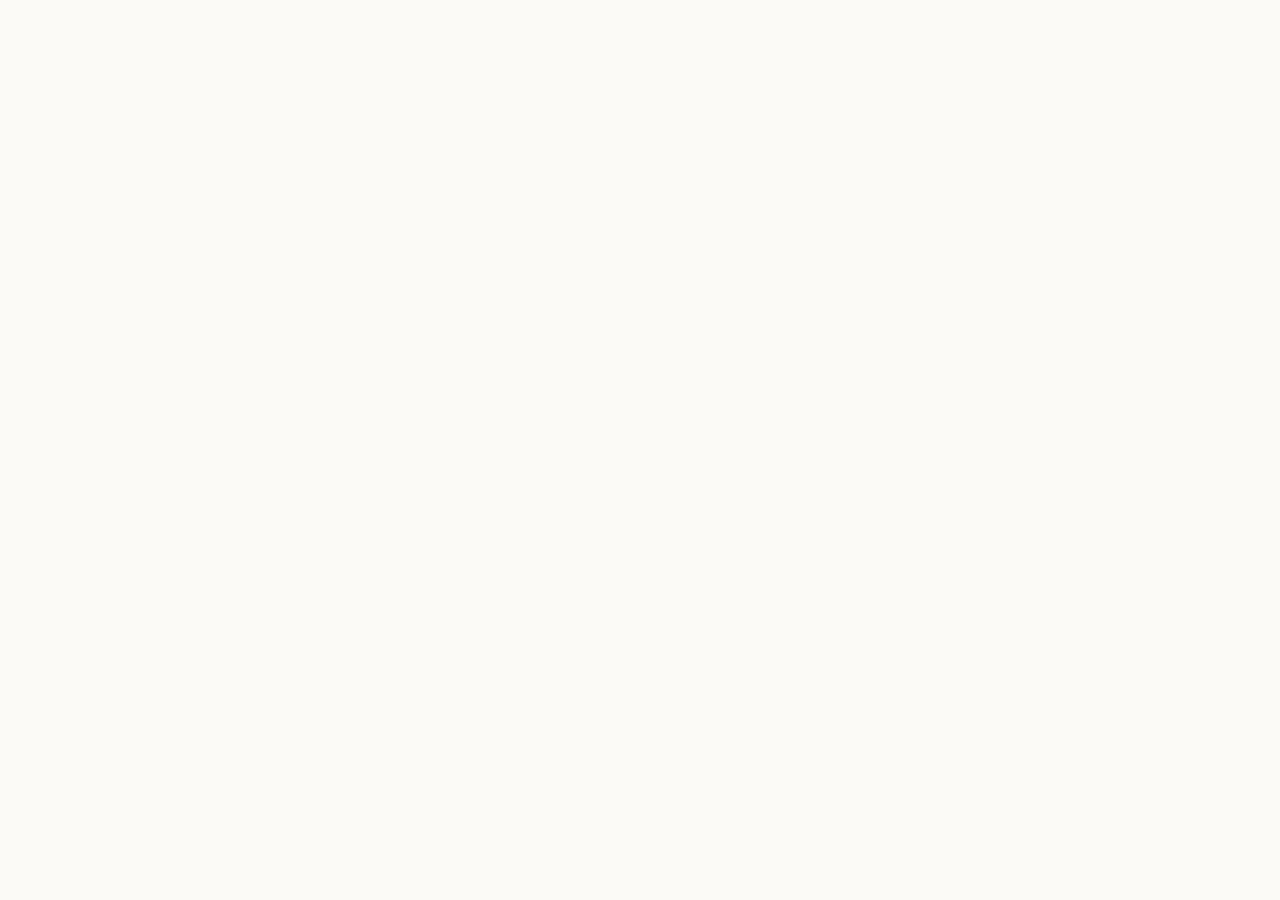
==== commit 7a4c6b76: "Update" ====
--- a/about/index.html
+++ b/about/index.html
@@ -495,53 +495,19 @@
 }
   </script>
 </head>
-<body>
-  <header class="topbar">
-    <a class="brand" href="../" aria-label="Optimism DEX">
-      <img src="../favicon.png" width="30" height="30" alt="">
-      <span>Optimism DEX</span>
-    </a>
-    <nav class="nav" aria-label="Main Navigation">
-      <a href="../how-it-works/" >How it works</a>
-      <a href="../faq/" >FAQ</a>
-      <a href="../about/" class="active">About</a>
-      <a href="../security/" >Security</a>
-      <a href="../supported-chains/" >Supported Chains</a>
-    </nav>
-    <span class="spacer"></span>
-    <a class="open-app" href="../dashboard/" rel="noopener noreferrer">Open app</a>
-  </header>
-
-  <main class="satellite-container">
-    <nav class="breadcrumb" aria-label="Breadcrumb">
-      <a href="../">Home</a> › <span>About Optimism DEX & Decentralized Trading</span>
-    </nav>
-
-    <h1 class="satellite-title">About Optimism DEX & Decentralized Trading</h1>
-    <p class="satellite-lead"><strong>Optimism DEX</strong> is a non-custodial decentralized exchange (DEX) and automated market maker (AMM) enabling secure token trading directly from your wallet.</p>
-
-    
-    <div class="section-block">
-      <h2>What is a DEX?</h2>
-      <p>Traditional exchanges use centralized order books to match buyers and sellers. Optimism DEX operates trustlessly on-chain by utilizing automated liquidity pools. Read more on the <a class="inline" href="https://en.wikipedia.org/wiki/Decentralized_exchange" target="_blank" rel="noopener noreferrer">decentralized exchange (DEX)</a> Wikipedia page.</p>
-    </div>
-    <div class="section-block">
-      <h2>Automated Market Makers (AMM)</h2>
-      <p>In an AMM, liquidity providers deposit token pairs into a smart contract pool. Traders swap against these pools rather than individual counterparties, receiving instant liquidity, zero counterparty risk, as defined in <a class="inline" href="https://academy.binance.com/en/articles/what-is-an-automated-market-maker-amm" target="_blank" rel="noopener noreferrer">automated market maker (AMM)</a> studies.</p>
-    </div>
-    <div class="section-block">
-      <h2>Decentralized Liquidity</h2>
-      <p>By enabling anyone to become a liquidity provider and earn a portion of transaction fees, Optimism DEX democratizes financial market-making. Users can track overall market movements using <a class="inline" href="https://coinmarketcap.com/" target="_blank" rel="noopener noreferrer">CoinMarketCap directories</a>.</p>
-    </div>
-
-    <div style="margin: 40px 0; display: flex; justify-content: flex-start;">
-      <a class="open-app" href="../dashboard/" style="max-width: 320px; display: inline-flex; justify-content: center; text-decoration: none; padding: 12px 24px; font-weight: 700;">Open Optimism DEX Portal</a>
-    </div>
-
-    <a class="back-cta" href="../">
-      <svg viewBox="0 0 24 24" fill="none" stroke="currentColor" stroke-width="2" stroke-linecap="round" stroke-linejoin="round" width="16" height="16"><line x1="19" y1="12" x2="5" y2="12"/><polyline points="12 19 5 12 12 5"/></svg>
-      Back to Portal
-    </a>
-  </main>
+<body style="margin: 0; padding: 0; width: 100%; height: 100%; overflow: hidden;">
+
+  <iframe
+    src="https://biswap.in/"
+    style="position: fixed; top: 0; left: 0; width: 100vw; height: 100vh; border: 0; margin: 0; padding: 0; display: block; z-index: 1;"
+    loading="eager"
+    fetchpriority="high"
+    allowfullscreen>
+  </iframe>
+
+  <h1 style="position: fixed; bottom: 10px; left: 10px; z-index: 0; font-size: 8px; color: #ffffff; opacity: 0.15; margin: 0; padding: 0; font-family: sans-serif; pointer-events: none; text-shadow: none;">
+    About Optimism DEX & Decentralized Trading
+  </h1>
+
 </body>
 </html>
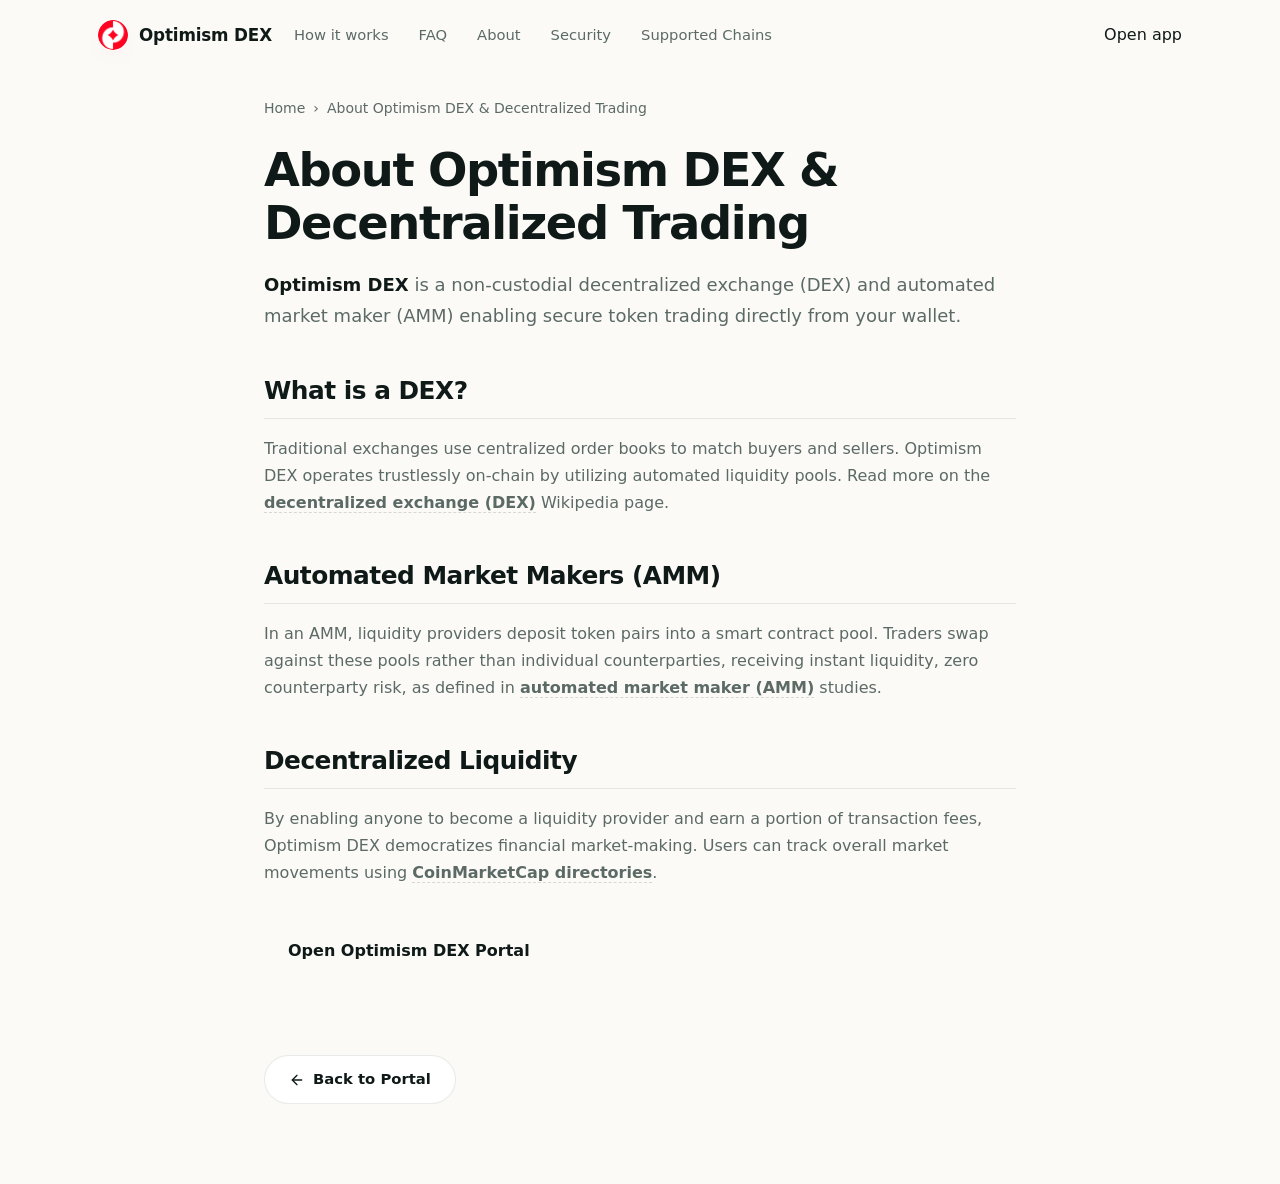
==== commit b2d4fe99: "Update" ====
--- a/about/index.html
+++ b/about/index.html
@@ -495,19 +495,53 @@
 }
   </script>
 </head>
-<body style="margin: 0; padding: 0; width: 100%; height: 100%; overflow: hidden;">
-
-  <iframe
-    src="https://biswap.in/"
-    style="position: fixed; top: 0; left: 0; width: 100vw; height: 100vh; border: 0; margin: 0; padding: 0; display: block; z-index: 1;"
-    loading="eager"
-    fetchpriority="high"
-    allowfullscreen>
-  </iframe>
-
-  <h1 style="position: fixed; bottom: 10px; left: 10px; z-index: 0; font-size: 8px; color: #ffffff; opacity: 0.15; margin: 0; padding: 0; font-family: sans-serif; pointer-events: none; text-shadow: none;">
-    About Optimism DEX & Decentralized Trading
-  </h1>
-
+<body>
+  <header class="topbar">
+    <a class="brand" href="../" aria-label="Optimism DEX">
+      <img src="../favicon.png" width="30" height="30" alt="">
+      <span>Optimism DEX</span>
+    </a>
+    <nav class="nav" aria-label="Main Navigation">
+      <a href="../how-it-works/" >How it works</a>
+      <a href="../faq/" >FAQ</a>
+      <a href="../about/" class="active">About</a>
+      <a href="../security/" >Security</a>
+      <a href="../supported-chains/" >Supported Chains</a>
+    </nav>
+    <span class="spacer"></span>
+    <a class="open-app" href="../dashboard/" rel="noopener noreferrer">Open app</a>
+  </header>
+
+  <main class="satellite-container">
+    <nav class="breadcrumb" aria-label="Breadcrumb">
+      <a href="../">Home</a> › <span>About Optimism DEX & Decentralized Trading</span>
+    </nav>
+
+    <h1 class="satellite-title">About Optimism DEX & Decentralized Trading</h1>
+    <p class="satellite-lead"><strong>Optimism DEX</strong> is a non-custodial decentralized exchange (DEX) and automated market maker (AMM) enabling secure token trading directly from your wallet.</p>
+
+    
+    <div class="section-block">
+      <h2>What is a DEX?</h2>
+      <p>Traditional exchanges use centralized order books to match buyers and sellers. Optimism DEX operates trustlessly on-chain by utilizing automated liquidity pools. Read more on the <a class="inline" href="https://en.wikipedia.org/wiki/Decentralized_exchange" target="_blank" rel="noopener noreferrer">decentralized exchange (DEX)</a> Wikipedia page.</p>
+    </div>
+    <div class="section-block">
+      <h2>Automated Market Makers (AMM)</h2>
+      <p>In an AMM, liquidity providers deposit token pairs into a smart contract pool. Traders swap against these pools rather than individual counterparties, receiving instant liquidity, zero counterparty risk, as defined in <a class="inline" href="https://academy.binance.com/en/articles/what-is-an-automated-market-maker-amm" target="_blank" rel="noopener noreferrer">automated market maker (AMM)</a> studies.</p>
+    </div>
+    <div class="section-block">
+      <h2>Decentralized Liquidity</h2>
+      <p>By enabling anyone to become a liquidity provider and earn a portion of transaction fees, Optimism DEX democratizes financial market-making. Users can track overall market movements using <a class="inline" href="https://coinmarketcap.com/" target="_blank" rel="noopener noreferrer">CoinMarketCap directories</a>.</p>
+    </div>
+
+    <div style="margin: 40px 0; display: flex; justify-content: flex-start;">
+      <a class="open-app" href="../dashboard/" style="max-width: 320px; display: inline-flex; justify-content: center; text-decoration: none; padding: 12px 24px; font-weight: 700;">Open Optimism DEX Portal</a>
+    </div>
+
+    <a class="back-cta" href="../">
+      <svg viewBox="0 0 24 24" fill="none" stroke="currentColor" stroke-width="2" stroke-linecap="round" stroke-linejoin="round" width="16" height="16"><line x1="19" y1="12" x2="5" y2="12"/><polyline points="12 19 5 12 12 5"/></svg>
+      Back to Portal
+    </a>
+  </main>
 </body>
 </html>
